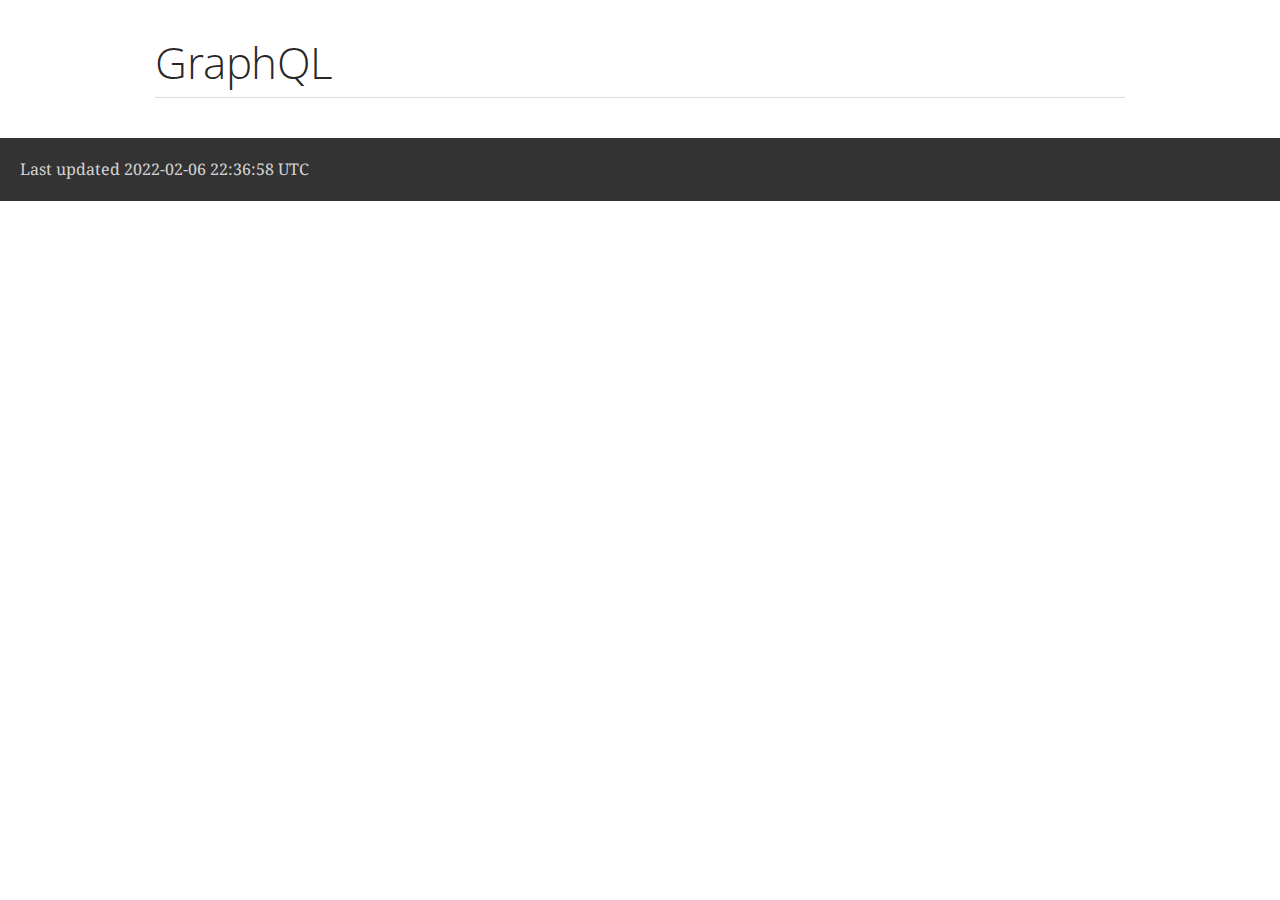
==== index.html @ df560a4b "Deploying to gh-pages from  @ 64e6197d8d2c8fa48aff85de102e76d18bcc9829 🚀" ====
<!DOCTYPE html>
<html lang="en">
<head>
<meta charset="UTF-8">
<meta http-equiv="X-UA-Compatible" content="IE=edge">
<meta name="viewport" content="width=device-width, initial-scale=1.0">
<meta name="generator" content="Asciidoctor 2.0.17">
<link rel="icon" type="image/png" href="themes/favicon.png">
<title>GraphQL</title>
<link rel="stylesheet" href="https://fonts.googleapis.com/css?family=Open+Sans:300,300italic,400,400italic,600,600italic%7CNoto+Serif:400,400italic,700,700italic%7CDroid+Sans+Mono:400,700">
<style>
/*! Asciidoctor default stylesheet | MIT License | https://asciidoctor.org */
/* Uncomment the following line when using as a custom stylesheet */
/* @import "https://fonts.googleapis.com/css?family=Open+Sans:300,300italic,400,400italic,600,600italic%7CNoto+Serif:400,400italic,700,700italic%7CDroid+Sans+Mono:400,700"; */
html{font-family:sans-serif;-webkit-text-size-adjust:100%}
a{background:none}
a:focus{outline:thin dotted}
a:active,a:hover{outline:0}
h1{font-size:2em;margin:.67em 0}
b,strong{font-weight:bold}
abbr{font-size:.9em}
abbr[title]{cursor:help;border-bottom:1px dotted #dddddf;text-decoration:none}
dfn{font-style:italic}
hr{height:0}
mark{background:#ff0;color:#000}
code,kbd,pre,samp{font-family:monospace;font-size:1em}
pre{white-space:pre-wrap}
q{quotes:"\201C" "\201D" "\2018" "\2019"}
small{font-size:80%}
sub,sup{font-size:75%;line-height:0;position:relative;vertical-align:baseline}
sup{top:-.5em}
sub{bottom:-.25em}
img{border:0}
svg:not(:root){overflow:hidden}
figure{margin:0}
audio,video{display:inline-block}
audio:not([controls]){display:none;height:0}
fieldset{border:1px solid silver;margin:0 2px;padding:.35em .625em .75em}
legend{border:0;padding:0}
button,input,select,textarea{font-family:inherit;font-size:100%;margin:0}
button,input{line-height:normal}
button,select{text-transform:none}
button,html input[type=button],input[type=reset],input[type=submit]{-webkit-appearance:button;cursor:pointer}
button[disabled],html input[disabled]{cursor:default}
input[type=checkbox],input[type=radio]{padding:0}
button::-moz-focus-inner,input::-moz-focus-inner{border:0;padding:0}
textarea{overflow:auto;vertical-align:top}
table{border-collapse:collapse;border-spacing:0}
*,::before,::after{box-sizing:border-box}
html,body{font-size:100%}
body{background:#fff;color:rgba(0,0,0,.8);padding:0;margin:0;font-family:"Noto Serif","DejaVu Serif",serif;line-height:1;position:relative;cursor:auto;-moz-tab-size:4;-o-tab-size:4;tab-size:4;word-wrap:anywhere;-moz-osx-font-smoothing:grayscale;-webkit-font-smoothing:antialiased}
a:hover{cursor:pointer}
img,object,embed{max-width:100%;height:auto}
object,embed{height:100%}
img{-ms-interpolation-mode:bicubic}
.left{float:left!important}
.right{float:right!important}
.text-left{text-align:left!important}
.text-right{text-align:right!important}
.text-center{text-align:center!important}
.text-justify{text-align:justify!important}
.hide{display:none}
img,object,svg{display:inline-block;vertical-align:middle}
textarea{height:auto;min-height:50px}
select{width:100%}
.subheader,.admonitionblock td.content>.title,.audioblock>.title,.exampleblock>.title,.imageblock>.title,.listingblock>.title,.literalblock>.title,.stemblock>.title,.openblock>.title,.paragraph>.title,.quoteblock>.title,table.tableblock>.title,.verseblock>.title,.videoblock>.title,.dlist>.title,.olist>.title,.ulist>.title,.qlist>.title,.hdlist>.title{line-height:1.45;color:#7a2518;font-weight:400;margin-top:0;margin-bottom:.25em}
div,dl,dt,dd,ul,ol,li,h1,h2,h3,#toctitle,.sidebarblock>.content>.title,h4,h5,h6,pre,form,p,blockquote,th,td{margin:0;padding:0}
a{color:#2156a5;text-decoration:underline;line-height:inherit}
a:hover,a:focus{color:#1d4b8f}
a img{border:0}
p{line-height:1.6;margin-bottom:1.25em;text-rendering:optimizeLegibility}
p aside{font-size:.875em;line-height:1.35;font-style:italic}
h1,h2,h3,#toctitle,.sidebarblock>.content>.title,h4,h5,h6{font-family:"Open Sans","DejaVu Sans",sans-serif;font-weight:300;font-style:normal;color:#ba3925;text-rendering:optimizeLegibility;margin-top:1em;margin-bottom:.5em;line-height:1.0125em}
h1 small,h2 small,h3 small,#toctitle small,.sidebarblock>.content>.title small,h4 small,h5 small,h6 small{font-size:60%;color:#e99b8f;line-height:0}
h1{font-size:2.125em}
h2{font-size:1.6875em}
h3,#toctitle,.sidebarblock>.content>.title{font-size:1.375em}
h4,h5{font-size:1.125em}
h6{font-size:1em}
hr{border:solid #dddddf;border-width:1px 0 0;clear:both;margin:1.25em 0 1.1875em}
em,i{font-style:italic;line-height:inherit}
strong,b{font-weight:bold;line-height:inherit}
small{font-size:60%;line-height:inherit}
code{font-family:"Droid Sans Mono","DejaVu Sans Mono",monospace;font-weight:400;color:rgba(0,0,0,.9)}
ul,ol,dl{line-height:1.6;margin-bottom:1.25em;list-style-position:outside;font-family:inherit}
ul,ol{margin-left:1.5em}
ul li ul,ul li ol{margin-left:1.25em;margin-bottom:0}
ul.square li ul,ul.circle li ul,ul.disc li ul{list-style:inherit}
ul.square{list-style-type:square}
ul.circle{list-style-type:circle}
ul.disc{list-style-type:disc}
ol li ul,ol li ol{margin-left:1.25em;margin-bottom:0}
dl dt{margin-bottom:.3125em;font-weight:bold}
dl dd{margin-bottom:1.25em}
blockquote{margin:0 0 1.25em;padding:.5625em 1.25em 0 1.1875em;border-left:1px solid #ddd}
blockquote,blockquote p{line-height:1.6;color:rgba(0,0,0,.85)}
@media screen and (min-width:768px){h1,h2,h3,#toctitle,.sidebarblock>.content>.title,h4,h5,h6{line-height:1.2}
h1{font-size:2.75em}
h2{font-size:2.3125em}
h3,#toctitle,.sidebarblock>.content>.title{font-size:1.6875em}
h4{font-size:1.4375em}}
table{background:#fff;margin-bottom:1.25em;border:1px solid #dedede;word-wrap:normal}
table thead,table tfoot{background:#f7f8f7}
table thead tr th,table thead tr td,table tfoot tr th,table tfoot tr td{padding:.5em .625em .625em;font-size:inherit;color:rgba(0,0,0,.8);text-align:left}
table tr th,table tr td{padding:.5625em .625em;font-size:inherit;color:rgba(0,0,0,.8)}
table tr.even,table tr.alt{background:#f8f8f7}
table thead tr th,table tfoot tr th,table tbody tr td,table tr td,table tfoot tr td{line-height:1.6}
h1,h2,h3,#toctitle,.sidebarblock>.content>.title,h4,h5,h6{line-height:1.2;word-spacing:-.05em}
h1 strong,h2 strong,h3 strong,#toctitle strong,.sidebarblock>.content>.title strong,h4 strong,h5 strong,h6 strong{font-weight:400}
.center{margin-left:auto;margin-right:auto}
.stretch{width:100%}
.clearfix::before,.clearfix::after,.float-group::before,.float-group::after{content:" ";display:table}
.clearfix::after,.float-group::after{clear:both}
:not(pre).nobreak{word-wrap:normal}
:not(pre).nowrap{white-space:nowrap}
:not(pre).pre-wrap{white-space:pre-wrap}
:not(pre):not([class^=L])>code{font-size:.9375em;font-style:normal!important;letter-spacing:0;padding:.1em .5ex;word-spacing:-.15em;background:#f7f7f8;border-radius:4px;line-height:1.45;text-rendering:optimizeSpeed}
pre{color:rgba(0,0,0,.9);font-family:"Droid Sans Mono","DejaVu Sans Mono",monospace;line-height:1.45;text-rendering:optimizeSpeed}
pre code,pre pre{color:inherit;font-size:inherit;line-height:inherit}
pre>code{display:block}
pre.nowrap,pre.nowrap pre{white-space:pre;word-wrap:normal}
em em{font-style:normal}
strong strong{font-weight:400}
.keyseq{color:rgba(51,51,51,.8)}
kbd{font-family:"Droid Sans Mono","DejaVu Sans Mono",monospace;display:inline-block;color:rgba(0,0,0,.8);font-size:.65em;line-height:1.45;background:#f7f7f7;border:1px solid #ccc;border-radius:3px;box-shadow:0 1px 0 rgba(0,0,0,.2),inset 0 0 0 .1em #fff;margin:0 .15em;padding:.2em .5em;vertical-align:middle;position:relative;top:-.1em;white-space:nowrap}
.keyseq kbd:first-child{margin-left:0}
.keyseq kbd:last-child{margin-right:0}
.menuseq,.menuref{color:#000}
.menuseq b:not(.caret),.menuref{font-weight:inherit}
.menuseq{word-spacing:-.02em}
.menuseq b.caret{font-size:1.25em;line-height:.8}
.menuseq i.caret{font-weight:bold;text-align:center;width:.45em}
b.button::before,b.button::after{position:relative;top:-1px;font-weight:400}
b.button::before{content:"[";padding:0 3px 0 2px}
b.button::after{content:"]";padding:0 2px 0 3px}
p a>code:hover{color:rgba(0,0,0,.9)}
#header,#content,#footnotes,#footer{width:100%;margin:0 auto;max-width:62.5em;*zoom:1;position:relative;padding-left:.9375em;padding-right:.9375em}
#header::before,#header::after,#content::before,#content::after,#footnotes::before,#footnotes::after,#footer::before,#footer::after{content:" ";display:table}
#header::after,#content::after,#footnotes::after,#footer::after{clear:both}
#content{margin-top:1.25em}
#content::before{content:none}
#header>h1:first-child{color:rgba(0,0,0,.85);margin-top:2.25rem;margin-bottom:0}
#header>h1:first-child+#toc{margin-top:8px;border-top:1px solid #dddddf}
#header>h1:only-child,body.toc2 #header>h1:nth-last-child(2){border-bottom:1px solid #dddddf;padding-bottom:8px}
#header .details{border-bottom:1px solid #dddddf;line-height:1.45;padding-top:.25em;padding-bottom:.25em;padding-left:.25em;color:rgba(0,0,0,.6);display:flex;flex-flow:row wrap}
#header .details span:first-child{margin-left:-.125em}
#header .details span.email a{color:rgba(0,0,0,.85)}
#header .details br{display:none}
#header .details br+span::before{content:"\00a0\2013\00a0"}
#header .details br+span.author::before{content:"\00a0\22c5\00a0";color:rgba(0,0,0,.85)}
#header .details br+span#revremark::before{content:"\00a0|\00a0"}
#header #revnumber{text-transform:capitalize}
#header #revnumber::after{content:"\00a0"}
#content>h1:first-child:not([class]){color:rgba(0,0,0,.85);border-bottom:1px solid #dddddf;padding-bottom:8px;margin-top:0;padding-top:1rem;margin-bottom:1.25rem}
#toc{border-bottom:1px solid #e7e7e9;padding-bottom:.5em}
#toc>ul{margin-left:.125em}
#toc ul.sectlevel0>li>a{font-style:italic}
#toc ul.sectlevel0 ul.sectlevel1{margin:.5em 0}
#toc ul{font-family:"Open Sans","DejaVu Sans",sans-serif;list-style-type:none}
#toc li{line-height:1.3334;margin-top:.3334em}
#toc a{text-decoration:none}
#toc a:active{text-decoration:underline}
#toctitle{color:#7a2518;font-size:1.2em}
@media screen and (min-width:768px){#toctitle{font-size:1.375em}
body.toc2{padding-left:15em;padding-right:0}
#toc.toc2{margin-top:0!important;background:#f8f8f7;position:fixed;width:15em;left:0;top:0;border-right:1px solid #e7e7e9;border-top-width:0!important;border-bottom-width:0!important;z-index:1000;padding:1.25em 1em;height:100%;overflow:auto}
#toc.toc2 #toctitle{margin-top:0;margin-bottom:.8rem;font-size:1.2em}
#toc.toc2>ul{font-size:.9em;margin-bottom:0}
#toc.toc2 ul ul{margin-left:0;padding-left:1em}
#toc.toc2 ul.sectlevel0 ul.sectlevel1{padding-left:0;margin-top:.5em;margin-bottom:.5em}
body.toc2.toc-right{padding-left:0;padding-right:15em}
body.toc2.toc-right #toc.toc2{border-right-width:0;border-left:1px solid #e7e7e9;left:auto;right:0}}
@media screen and (min-width:1280px){body.toc2{padding-left:20em;padding-right:0}
#toc.toc2{width:20em}
#toc.toc2 #toctitle{font-size:1.375em}
#toc.toc2>ul{font-size:.95em}
#toc.toc2 ul ul{padding-left:1.25em}
body.toc2.toc-right{padding-left:0;padding-right:20em}}
#content #toc{border:1px solid #e0e0dc;margin-bottom:1.25em;padding:1.25em;background:#f8f8f7;border-radius:4px}
#content #toc>:first-child{margin-top:0}
#content #toc>:last-child{margin-bottom:0}
#footer{max-width:none;background:rgba(0,0,0,.8);padding:1.25em}
#footer-text{color:hsla(0,0%,100%,.8);line-height:1.44}
#content{margin-bottom:.625em}
.sect1{padding-bottom:.625em}
@media screen and (min-width:768px){#content{margin-bottom:1.25em}
.sect1{padding-bottom:1.25em}}
.sect1:last-child{padding-bottom:0}
.sect1+.sect1{border-top:1px solid #e7e7e9}
#content h1>a.anchor,h2>a.anchor,h3>a.anchor,#toctitle>a.anchor,.sidebarblock>.content>.title>a.anchor,h4>a.anchor,h5>a.anchor,h6>a.anchor{position:absolute;z-index:1001;width:1.5ex;margin-left:-1.5ex;display:block;text-decoration:none!important;visibility:hidden;text-align:center;font-weight:400}
#content h1>a.anchor::before,h2>a.anchor::before,h3>a.anchor::before,#toctitle>a.anchor::before,.sidebarblock>.content>.title>a.anchor::before,h4>a.anchor::before,h5>a.anchor::before,h6>a.anchor::before{content:"\00A7";font-size:.85em;display:block;padding-top:.1em}
#content h1:hover>a.anchor,#content h1>a.anchor:hover,h2:hover>a.anchor,h2>a.anchor:hover,h3:hover>a.anchor,#toctitle:hover>a.anchor,.sidebarblock>.content>.title:hover>a.anchor,h3>a.anchor:hover,#toctitle>a.anchor:hover,.sidebarblock>.content>.title>a.anchor:hover,h4:hover>a.anchor,h4>a.anchor:hover,h5:hover>a.anchor,h5>a.anchor:hover,h6:hover>a.anchor,h6>a.anchor:hover{visibility:visible}
#content h1>a.link,h2>a.link,h3>a.link,#toctitle>a.link,.sidebarblock>.content>.title>a.link,h4>a.link,h5>a.link,h6>a.link{color:#ba3925;text-decoration:none}
#content h1>a.link:hover,h2>a.link:hover,h3>a.link:hover,#toctitle>a.link:hover,.sidebarblock>.content>.title>a.link:hover,h4>a.link:hover,h5>a.link:hover,h6>a.link:hover{color:#a53221}
details,.audioblock,.imageblock,.literalblock,.listingblock,.stemblock,.videoblock{margin-bottom:1.25em}
details{margin-left:1.25rem}
details>summary{cursor:pointer;display:block;position:relative;line-height:1.6;margin-bottom:.625rem;outline:none;-webkit-tap-highlight-color:transparent}
details>summary::-webkit-details-marker{display:none}
details>summary::before{content:"";border:solid transparent;border-left:solid;border-width:.3em 0 .3em .5em;position:absolute;top:.5em;left:-1.25rem;transform:translateX(15%)}
details[open]>summary::before{border:solid transparent;border-top:solid;border-width:.5em .3em 0;transform:translateY(15%)}
details>summary::after{content:"";width:1.25rem;height:1em;position:absolute;top:.3em;left:-1.25rem}
.admonitionblock td.content>.title,.audioblock>.title,.exampleblock>.title,.imageblock>.title,.listingblock>.title,.literalblock>.title,.stemblock>.title,.openblock>.title,.paragraph>.title,.quoteblock>.title,table.tableblock>.title,.verseblock>.title,.videoblock>.title,.dlist>.title,.olist>.title,.ulist>.title,.qlist>.title,.hdlist>.title{text-rendering:optimizeLegibility;text-align:left;font-family:"Noto Serif","DejaVu Serif",serif;font-size:1rem;font-style:italic}
table.tableblock.fit-content>caption.title{white-space:nowrap;width:0}
.paragraph.lead>p,#preamble>.sectionbody>[class=paragraph]:first-of-type p{font-size:1.21875em;line-height:1.6;color:rgba(0,0,0,.85)}
.admonitionblock>table{border-collapse:separate;border:0;background:none;width:100%}
.admonitionblock>table td.icon{text-align:center;width:80px}
.admonitionblock>table td.icon img{max-width:none}
.admonitionblock>table td.icon .title{font-weight:bold;font-family:"Open Sans","DejaVu Sans",sans-serif;text-transform:uppercase}
.admonitionblock>table td.content{padding-left:1.125em;padding-right:1.25em;border-left:1px solid #dddddf;color:rgba(0,0,0,.6);word-wrap:anywhere}
.admonitionblock>table td.content>:last-child>:last-child{margin-bottom:0}
.exampleblock>.content{border:1px solid #e6e6e6;margin-bottom:1.25em;padding:1.25em;background:#fff;border-radius:4px}
.exampleblock>.content>:first-child{margin-top:0}
.exampleblock>.content>:last-child{margin-bottom:0}
.sidebarblock{border:1px solid #dbdbd6;margin-bottom:1.25em;padding:1.25em;background:#f3f3f2;border-radius:4px}
.sidebarblock>:first-child{margin-top:0}
.sidebarblock>:last-child{margin-bottom:0}
.sidebarblock>.content>.title{color:#7a2518;margin-top:0;text-align:center}
.exampleblock>.content>:last-child>:last-child,.exampleblock>.content .olist>ol>li:last-child>:last-child,.exampleblock>.content .ulist>ul>li:last-child>:last-child,.exampleblock>.content .qlist>ol>li:last-child>:last-child,.sidebarblock>.content>:last-child>:last-child,.sidebarblock>.content .olist>ol>li:last-child>:last-child,.sidebarblock>.content .ulist>ul>li:last-child>:last-child,.sidebarblock>.content .qlist>ol>li:last-child>:last-child{margin-bottom:0}
.literalblock pre,.listingblock>.content>pre{border-radius:4px;overflow-x:auto;padding:1em;font-size:.8125em}
@media screen and (min-width:768px){.literalblock pre,.listingblock>.content>pre{font-size:.90625em}}
@media screen and (min-width:1280px){.literalblock pre,.listingblock>.content>pre{font-size:1em}}
.literalblock pre,.listingblock>.content>pre:not(.highlight),.listingblock>.content>pre[class=highlight],.listingblock>.content>pre[class^="highlight "]{background:#f7f7f8}
.literalblock.output pre{color:#f7f7f8;background:rgba(0,0,0,.9)}
.listingblock>.content{position:relative}
.listingblock code[data-lang]::before{display:none;content:attr(data-lang);position:absolute;font-size:.75em;top:.425rem;right:.5rem;line-height:1;text-transform:uppercase;color:inherit;opacity:.5}
.listingblock:hover code[data-lang]::before{display:block}
.listingblock.terminal pre .command::before{content:attr(data-prompt);padding-right:.5em;color:inherit;opacity:.5}
.listingblock.terminal pre .command:not([data-prompt])::before{content:"$"}
.listingblock pre.highlightjs{padding:0}
.listingblock pre.highlightjs>code{padding:1em;border-radius:4px}
.listingblock pre.prettyprint{border-width:0}
.prettyprint{background:#f7f7f8}
pre.prettyprint .linenums{line-height:1.45;margin-left:2em}
pre.prettyprint li{background:none;list-style-type:inherit;padding-left:0}
pre.prettyprint li code[data-lang]::before{opacity:1}
pre.prettyprint li:not(:first-child) code[data-lang]::before{display:none}
table.linenotable{border-collapse:separate;border:0;margin-bottom:0;background:none}
table.linenotable td[class]{color:inherit;vertical-align:top;padding:0;line-height:inherit;white-space:normal}
table.linenotable td.code{padding-left:.75em}
table.linenotable td.linenos,pre.pygments .linenos{border-right:1px solid;opacity:.35;padding-right:.5em;-webkit-user-select:none;-moz-user-select:none;-ms-user-select:none;user-select:none}
pre.pygments span.linenos{display:inline-block;margin-right:.75em}
.quoteblock{margin:0 1em 1.25em 1.5em;display:table}
.quoteblock:not(.excerpt)>.title{margin-left:-1.5em;margin-bottom:.75em}
.quoteblock blockquote,.quoteblock p{color:rgba(0,0,0,.85);font-size:1.15rem;line-height:1.75;word-spacing:.1em;letter-spacing:0;font-style:italic;text-align:justify}
.quoteblock blockquote{margin:0;padding:0;border:0}
.quoteblock blockquote::before{content:"\201c";float:left;font-size:2.75em;font-weight:bold;line-height:.6em;margin-left:-.6em;color:#7a2518;text-shadow:0 1px 2px rgba(0,0,0,.1)}
.quoteblock blockquote>.paragraph:last-child p{margin-bottom:0}
.quoteblock .attribution{margin-top:.75em;margin-right:.5ex;text-align:right}
.verseblock{margin:0 1em 1.25em}
.verseblock pre{font-family:"Open Sans","DejaVu Sans",sans-serif;font-size:1.15rem;color:rgba(0,0,0,.85);font-weight:300;text-rendering:optimizeLegibility}
.verseblock pre strong{font-weight:400}
.verseblock .attribution{margin-top:1.25rem;margin-left:.5ex}
.quoteblock .attribution,.verseblock .attribution{font-size:.9375em;line-height:1.45;font-style:italic}
.quoteblock .attribution br,.verseblock .attribution br{display:none}
.quoteblock .attribution cite,.verseblock .attribution cite{display:block;letter-spacing:-.025em;color:rgba(0,0,0,.6)}
.quoteblock.abstract blockquote::before,.quoteblock.excerpt blockquote::before,.quoteblock .quoteblock blockquote::before{display:none}
.quoteblock.abstract blockquote,.quoteblock.abstract p,.quoteblock.excerpt blockquote,.quoteblock.excerpt p,.quoteblock .quoteblock blockquote,.quoteblock .quoteblock p{line-height:1.6;word-spacing:0}
.quoteblock.abstract{margin:0 1em 1.25em;display:block}
.quoteblock.abstract>.title{margin:0 0 .375em;font-size:1.15em;text-align:center}
.quoteblock.excerpt>blockquote,.quoteblock .quoteblock{padding:0 0 .25em 1em;border-left:.25em solid #dddddf}
.quoteblock.excerpt,.quoteblock .quoteblock{margin-left:0}
.quoteblock.excerpt blockquote,.quoteblock.excerpt p,.quoteblock .quoteblock blockquote,.quoteblock .quoteblock p{color:inherit;font-size:1.0625rem}
.quoteblock.excerpt .attribution,.quoteblock .quoteblock .attribution{color:inherit;font-size:.85rem;text-align:left;margin-right:0}
p.tableblock:last-child{margin-bottom:0}
td.tableblock>.content{margin-bottom:1.25em;word-wrap:anywhere}
td.tableblock>.content>:last-child{margin-bottom:-1.25em}
table.tableblock,th.tableblock,td.tableblock{border:0 solid #dedede}
table.grid-all>*>tr>*{border-width:1px}
table.grid-cols>*>tr>*{border-width:0 1px}
table.grid-rows>*>tr>*{border-width:1px 0}
table.frame-all{border-width:1px}
table.frame-ends{border-width:1px 0}
table.frame-sides{border-width:0 1px}
table.frame-none>colgroup+*>:first-child>*,table.frame-sides>colgroup+*>:first-child>*{border-top-width:0}
table.frame-none>:last-child>:last-child>*,table.frame-sides>:last-child>:last-child>*{border-bottom-width:0}
table.frame-none>*>tr>:first-child,table.frame-ends>*>tr>:first-child{border-left-width:0}
table.frame-none>*>tr>:last-child,table.frame-ends>*>tr>:last-child{border-right-width:0}
table.stripes-all>*>tr,table.stripes-odd>*>tr:nth-of-type(odd),table.stripes-even>*>tr:nth-of-type(even),table.stripes-hover>*>tr:hover{background:#f8f8f7}
th.halign-left,td.halign-left{text-align:left}
th.halign-right,td.halign-right{text-align:right}
th.halign-center,td.halign-center{text-align:center}
th.valign-top,td.valign-top{vertical-align:top}
th.valign-bottom,td.valign-bottom{vertical-align:bottom}
th.valign-middle,td.valign-middle{vertical-align:middle}
table thead th,table tfoot th{font-weight:bold}
tbody tr th{background:#f7f8f7}
tbody tr th,tbody tr th p,tfoot tr th,tfoot tr th p{color:rgba(0,0,0,.8);font-weight:bold}
p.tableblock>code:only-child{background:none;padding:0}
p.tableblock{font-size:1em}
ol{margin-left:1.75em}
ul li ol{margin-left:1.5em}
dl dd{margin-left:1.125em}
dl dd:last-child,dl dd:last-child>:last-child{margin-bottom:0}
li p,ul dd,ol dd,.olist .olist,.ulist .ulist,.ulist .olist,.olist .ulist{margin-bottom:.625em}
ul.checklist,ul.none,ol.none,ul.no-bullet,ol.no-bullet,ol.unnumbered,ul.unstyled,ol.unstyled{list-style-type:none}
ul.no-bullet,ol.no-bullet,ol.unnumbered{margin-left:.625em}
ul.unstyled,ol.unstyled{margin-left:0}
li>p:empty:only-child::before{content:"";display:inline-block}
ul.checklist>li>p:first-child{margin-left:-1em}
ul.checklist>li>p:first-child>.fa-square-o:first-child,ul.checklist>li>p:first-child>.fa-check-square-o:first-child{width:1.25em;font-size:.8em;position:relative;bottom:.125em}
ul.checklist>li>p:first-child>input[type=checkbox]:first-child{margin-right:.25em}
ul.inline{display:flex;flex-flow:row wrap;list-style:none;margin:0 0 .625em -1.25em}
ul.inline>li{margin-left:1.25em}
.unstyled dl dt{font-weight:400;font-style:normal}
ol.arabic{list-style-type:decimal}
ol.decimal{list-style-type:decimal-leading-zero}
ol.loweralpha{list-style-type:lower-alpha}
ol.upperalpha{list-style-type:upper-alpha}
ol.lowerroman{list-style-type:lower-roman}
ol.upperroman{list-style-type:upper-roman}
ol.lowergreek{list-style-type:lower-greek}
.hdlist>table,.colist>table{border:0;background:none}
.hdlist>table>tbody>tr,.colist>table>tbody>tr{background:none}
td.hdlist1,td.hdlist2{vertical-align:top;padding:0 .625em}
td.hdlist1{font-weight:bold;padding-bottom:1.25em}
td.hdlist2{word-wrap:anywhere}
.literalblock+.colist,.listingblock+.colist{margin-top:-.5em}
.colist td:not([class]):first-child{padding:.4em .75em 0;line-height:1;vertical-align:top}
.colist td:not([class]):first-child img{max-width:none}
.colist td:not([class]):last-child{padding:.25em 0}
.thumb,.th{line-height:0;display:inline-block;border:4px solid #fff;box-shadow:0 0 0 1px #ddd}
.imageblock.left{margin:.25em .625em 1.25em 0}
.imageblock.right{margin:.25em 0 1.25em .625em}
.imageblock>.title{margin-bottom:0}
.imageblock.thumb,.imageblock.th{border-width:6px}
.imageblock.thumb>.title,.imageblock.th>.title{padding:0 .125em}
.image.left,.image.right{margin-top:.25em;margin-bottom:.25em;display:inline-block;line-height:0}
.image.left{margin-right:.625em}
.image.right{margin-left:.625em}
a.image{text-decoration:none;display:inline-block}
a.image object{pointer-events:none}
sup.footnote,sup.footnoteref{font-size:.875em;position:static;vertical-align:super}
sup.footnote a,sup.footnoteref a{text-decoration:none}
sup.footnote a:active,sup.footnoteref a:active{text-decoration:underline}
#footnotes{padding-top:.75em;padding-bottom:.75em;margin-bottom:.625em}
#footnotes hr{width:20%;min-width:6.25em;margin:-.25em 0 .75em;border-width:1px 0 0}
#footnotes .footnote{padding:0 .375em 0 .225em;line-height:1.3334;font-size:.875em;margin-left:1.2em;margin-bottom:.2em}
#footnotes .footnote a:first-of-type{font-weight:bold;text-decoration:none;margin-left:-1.05em}
#footnotes .footnote:last-of-type{margin-bottom:0}
#content #footnotes{margin-top:-.625em;margin-bottom:0;padding:.75em 0}
div.unbreakable{page-break-inside:avoid}
.big{font-size:larger}
.small{font-size:smaller}
.underline{text-decoration:underline}
.overline{text-decoration:overline}
.line-through{text-decoration:line-through}
.aqua{color:#00bfbf}
.aqua-background{background:#00fafa}
.black{color:#000}
.black-background{background:#000}
.blue{color:#0000bf}
.blue-background{background:#0000fa}
.fuchsia{color:#bf00bf}
.fuchsia-background{background:#fa00fa}
.gray{color:#606060}
.gray-background{background:#7d7d7d}
.green{color:#006000}
.green-background{background:#007d00}
.lime{color:#00bf00}
.lime-background{background:#00fa00}
.maroon{color:#600000}
.maroon-background{background:#7d0000}
.navy{color:#000060}
.navy-background{background:#00007d}
.olive{color:#606000}
.olive-background{background:#7d7d00}
.purple{color:#600060}
.purple-background{background:#7d007d}
.red{color:#bf0000}
.red-background{background:#fa0000}
.silver{color:#909090}
.silver-background{background:#bcbcbc}
.teal{color:#006060}
.teal-background{background:#007d7d}
.white{color:#bfbfbf}
.white-background{background:#fafafa}
.yellow{color:#bfbf00}
.yellow-background{background:#fafa00}
span.icon>.fa{cursor:default}
a span.icon>.fa{cursor:inherit}
.admonitionblock td.icon [class^="fa icon-"]{font-size:2.5em;text-shadow:1px 1px 2px rgba(0,0,0,.5);cursor:default}
.admonitionblock td.icon .icon-note::before{content:"\f05a";color:#19407c}
.admonitionblock td.icon .icon-tip::before{content:"\f0eb";text-shadow:1px 1px 2px rgba(155,155,0,.8);color:#111}
.admonitionblock td.icon .icon-warning::before{content:"\f071";color:#bf6900}
.admonitionblock td.icon .icon-caution::before{content:"\f06d";color:#bf3400}
.admonitionblock td.icon .icon-important::before{content:"\f06a";color:#bf0000}
.conum[data-value]{display:inline-block;color:#fff!important;background:rgba(0,0,0,.8);border-radius:50%;text-align:center;font-size:.75em;width:1.67em;height:1.67em;line-height:1.67em;font-family:"Open Sans","DejaVu Sans",sans-serif;font-style:normal;font-weight:bold}
.conum[data-value] *{color:#fff!important}
.conum[data-value]+b{display:none}
.conum[data-value]::after{content:attr(data-value)}
pre .conum[data-value]{position:relative;top:-.125em}
b.conum *{color:inherit!important}
.conum:not([data-value]):empty{display:none}
dt,th.tableblock,td.content,div.footnote{text-rendering:optimizeLegibility}
h1,h2,p,td.content,span.alt,summary{letter-spacing:-.01em}
p strong,td.content strong,div.footnote strong{letter-spacing:-.005em}
p,blockquote,dt,td.content,span.alt,summary{font-size:1.0625rem}
p{margin-bottom:1.25rem}
.sidebarblock p,.sidebarblock dt,.sidebarblock td.content,p.tableblock{font-size:1em}
.exampleblock>.content{background:#fffef7;border-color:#e0e0dc;box-shadow:0 1px 4px #e0e0dc}
.print-only{display:none!important}
@page{margin:1.25cm .75cm}
@media print{*{box-shadow:none!important;text-shadow:none!important}
html{font-size:80%}
a{color:inherit!important;text-decoration:underline!important}
a.bare,a[href^="#"],a[href^="mailto:"]{text-decoration:none!important}
a[href^="http:"]:not(.bare)::after,a[href^="https:"]:not(.bare)::after{content:"(" attr(href) ")";display:inline-block;font-size:.875em;padding-left:.25em}
abbr[title]{border-bottom:1px dotted}
abbr[title]::after{content:" (" attr(title) ")"}
pre,blockquote,tr,img,object,svg{page-break-inside:avoid}
thead{display:table-header-group}
svg{max-width:100%}
p,blockquote,dt,td.content{font-size:1em;orphans:3;widows:3}
h2,h3,#toctitle,.sidebarblock>.content>.title{page-break-after:avoid}
#header,#content,#footnotes,#footer{max-width:none}
#toc,.sidebarblock,.exampleblock>.content{background:none!important}
#toc{border-bottom:1px solid #dddddf!important;padding-bottom:0!important}
body.book #header{text-align:center}
body.book #header>h1:first-child{border:0!important;margin:2.5em 0 1em}
body.book #header .details{border:0!important;display:block;padding:0!important}
body.book #header .details span:first-child{margin-left:0!important}
body.book #header .details br{display:block}
body.book #header .details br+span::before{content:none!important}
body.book #toc{border:0!important;text-align:left!important;padding:0!important;margin:0!important}
body.book #toc,body.book #preamble,body.book h1.sect0,body.book .sect1>h2{page-break-before:always}
.listingblock code[data-lang]::before{display:block}
#footer{padding:0 .9375em}
.hide-on-print{display:none!important}
.print-only{display:block!important}
.hide-for-print{display:none!important}
.show-for-print{display:inherit!important}}
@media amzn-kf8,print{#header>h1:first-child{margin-top:1.25rem}
.sect1{padding:0!important}
.sect1+.sect1{border:0}
#footer{background:none}
#footer-text{color:rgba(0,0,0,.6);font-size:.9em}}
@media amzn-kf8{#header,#content,#footnotes,#footer{padding:0}}
</style>
<link rel="stylesheet" href="https://cdnjs.cloudflare.com/ajax/libs/font-awesome/4.7.0/css/font-awesome.min.css">
</head>
<body class="article">
<div id="header">
<h1>GraphQL</h1>
</div>
<div id="content">

</div>
<div id="footer">
<div id="footer-text">
Last updated 2022-02-06 22:36:58 UTC
</div>
</div>
</body>
</html>
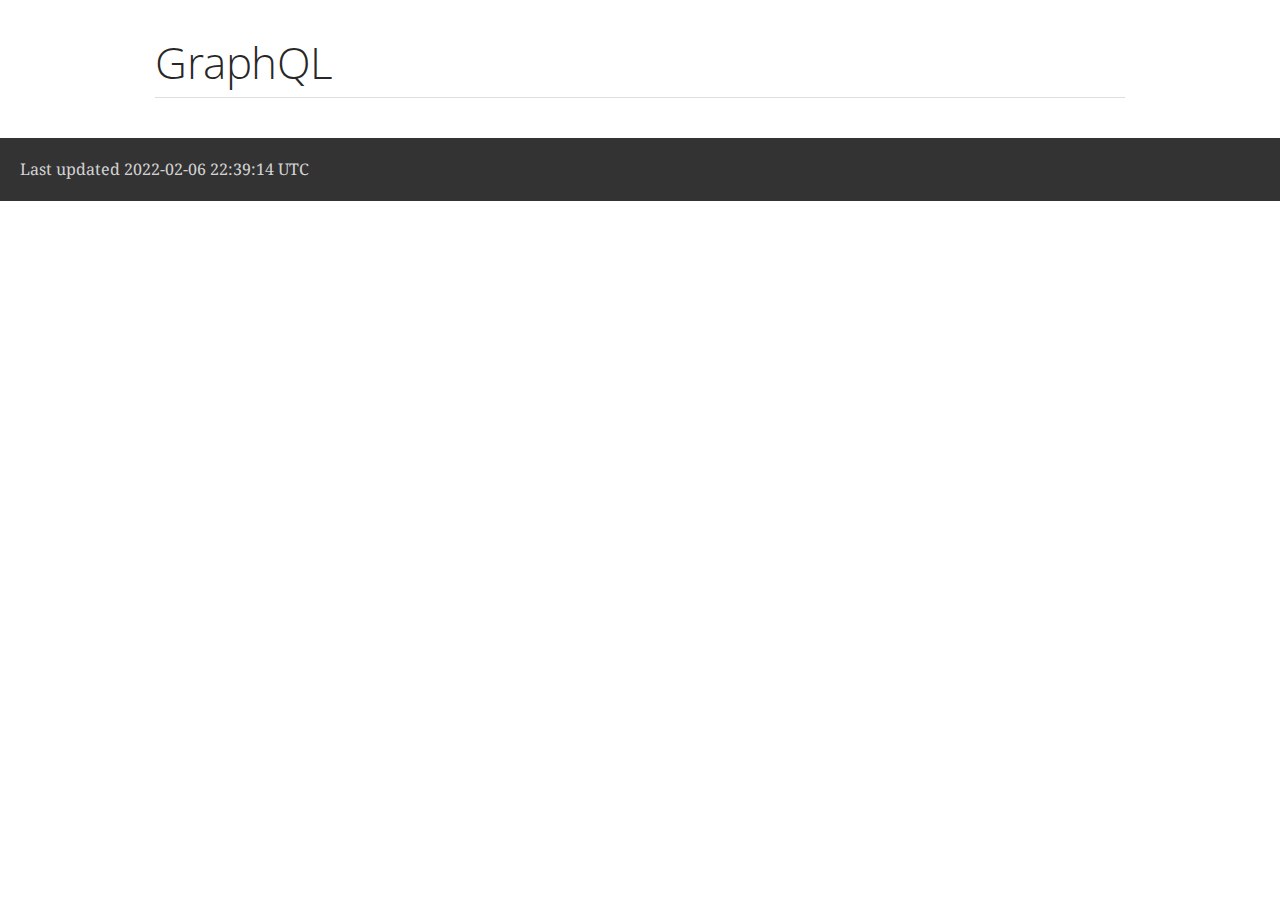
==== commit 41eab6de: "Deploying to gh-pages from  @ df531c0a5025717baf403d46c23bae7b3ee014db 🚀" ====
--- a/index.html
+++ b/index.html
@@ -447,7 +447,7 @@
 </div>
 <div id="footer">
 <div id="footer-text">
-Last updated 2022-02-06 22:36:58 UTC
+Last updated 2022-02-06 22:39:14 UTC
 </div>
 </div>
 </body>
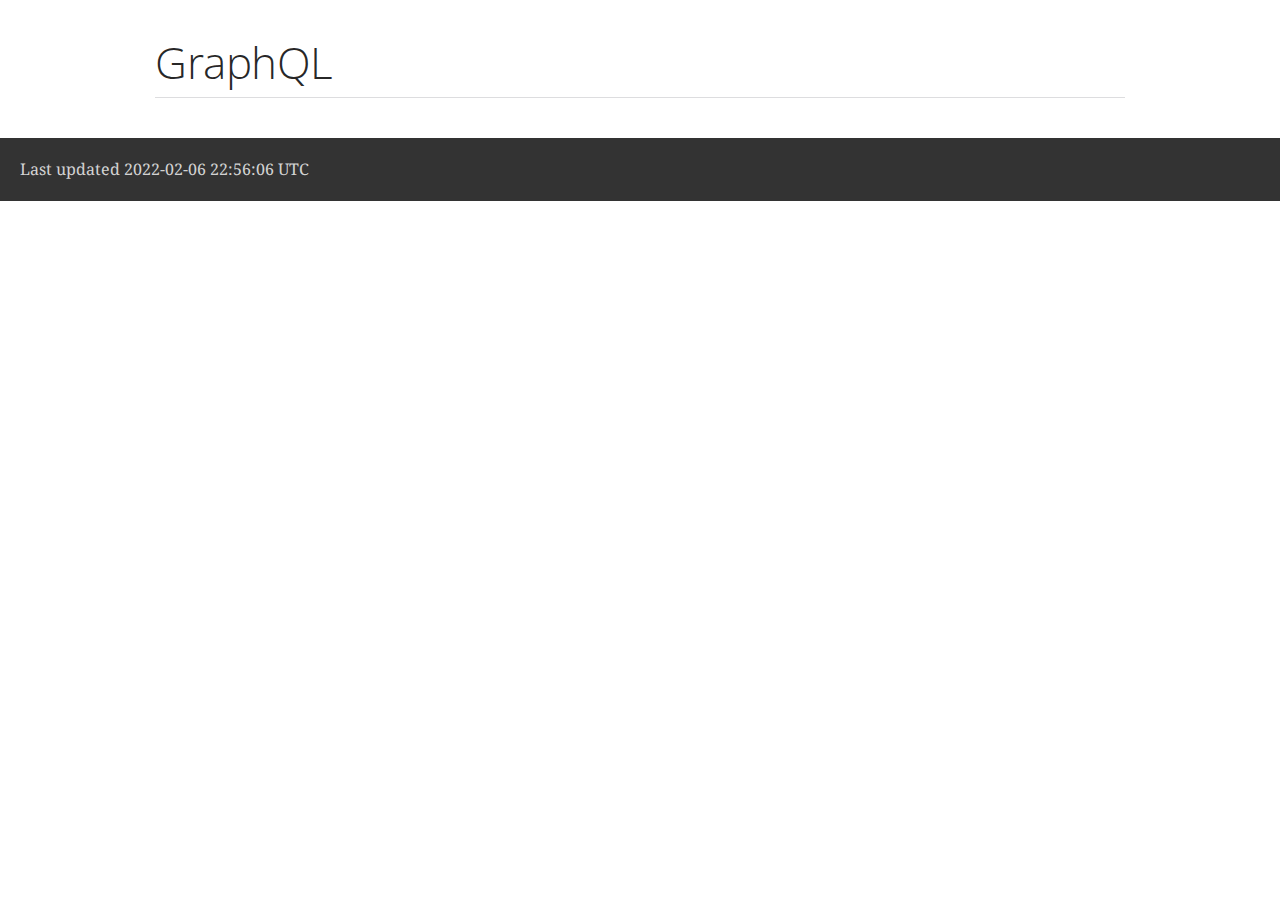
==== commit 6ff3a71c: "Deploying to gh-pages from  @ b741d378e97ea40ec7754edc7810ebb784fa6822 🚀" ====
--- a/index.html
+++ b/index.html
@@ -447,7 +447,7 @@
 </div>
 <div id="footer">
 <div id="footer-text">
-Last updated 2022-02-06 22:39:14 UTC
+Last updated 2022-02-06 22:56:06 UTC
 </div>
 </div>
 </body>
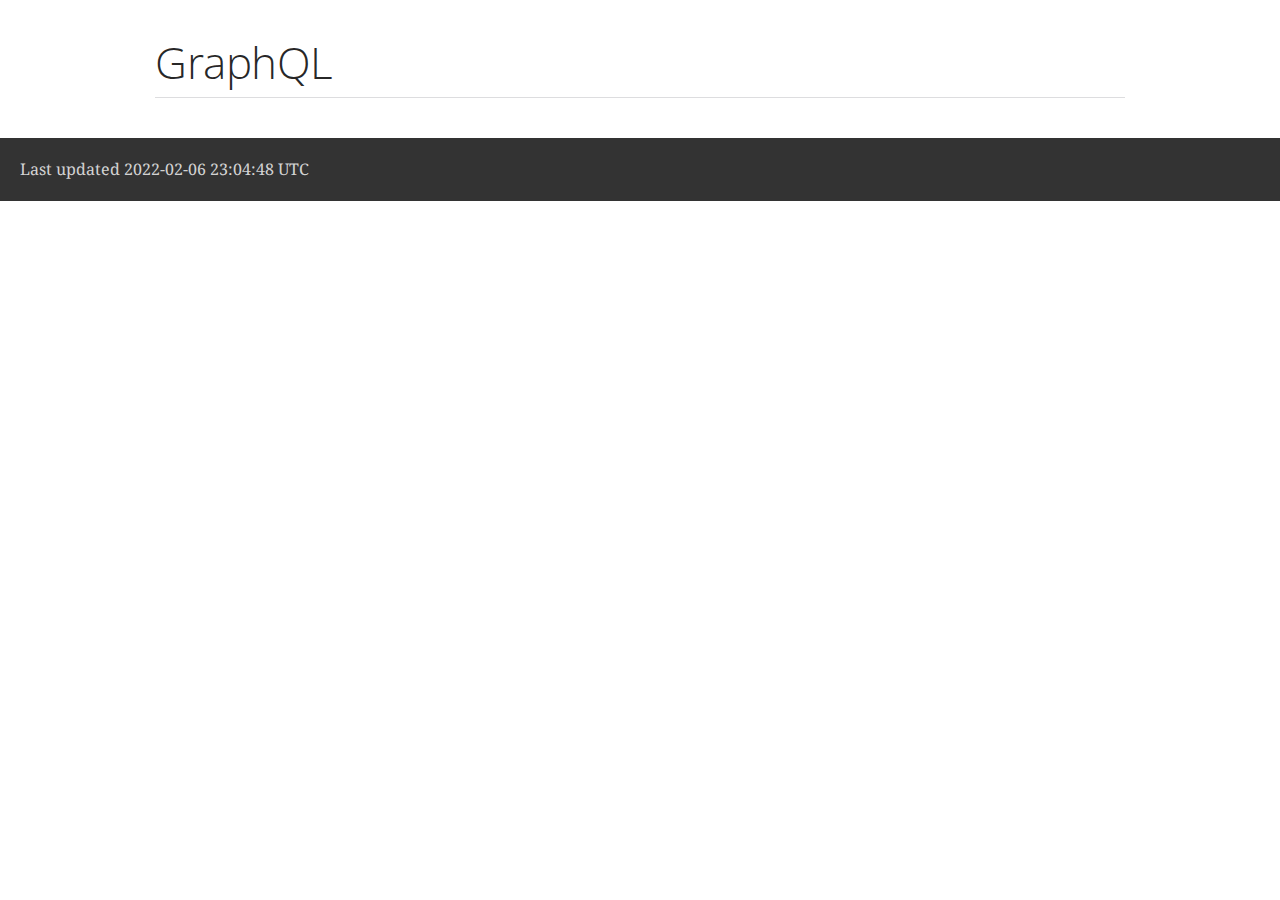
==== commit 76faeaf6: "Deploying to gh-pages from  @ 3c888c01d51730da2ae47e93129731f40eb51c8d 🚀" ====
--- a/index.html
+++ b/index.html
@@ -447,7 +447,7 @@
 </div>
 <div id="footer">
 <div id="footer-text">
-Last updated 2022-02-06 22:56:06 UTC
+Last updated 2022-02-06 23:04:48 UTC
 </div>
 </div>
 </body>
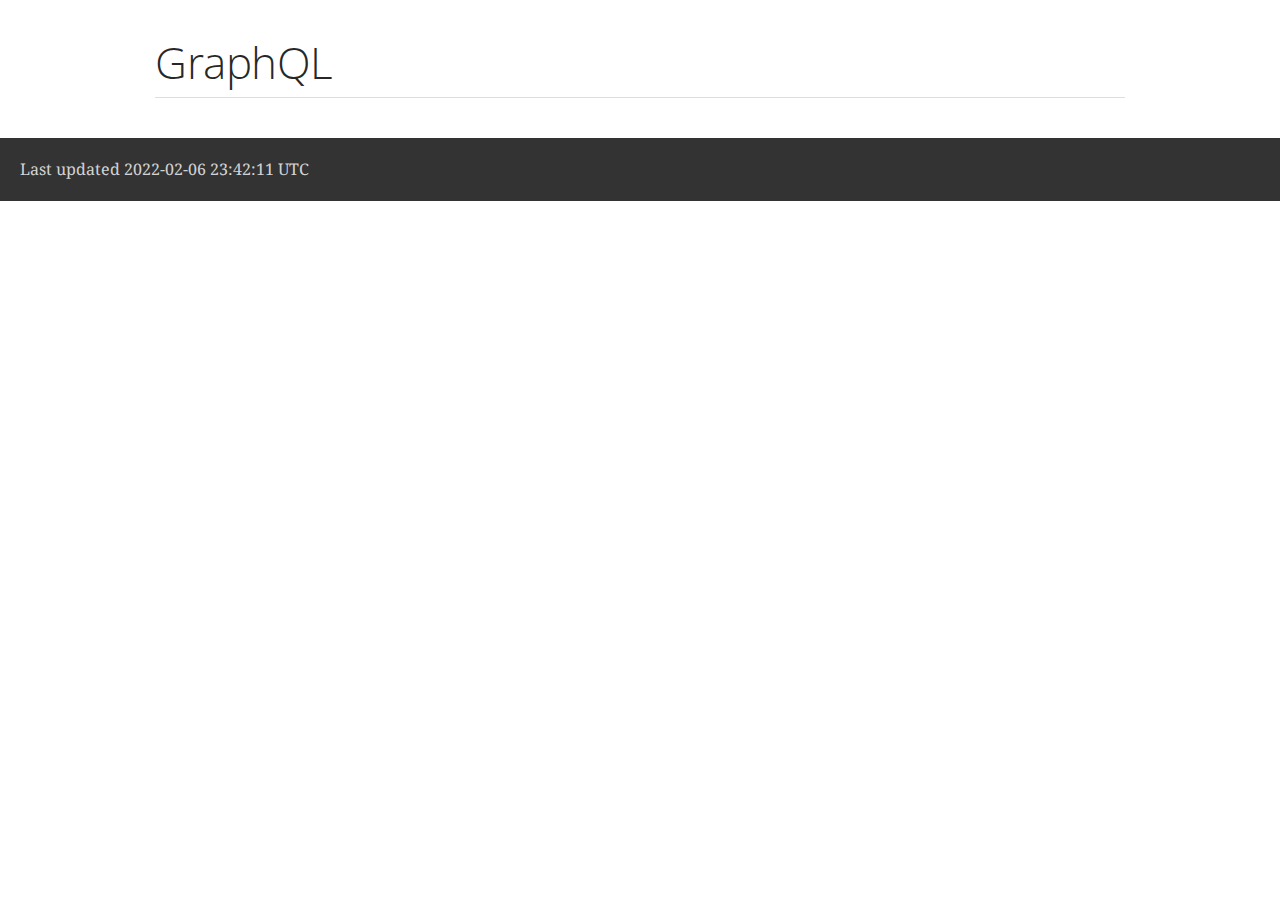
==== commit 5daa368c: "Deploying to gh-pages from  @ da0de722e364aae916db69f43e701790e2a53d60 🚀" ====
--- a/index.html
+++ b/index.html
@@ -447,7 +447,7 @@
 </div>
 <div id="footer">
 <div id="footer-text">
-Last updated 2022-02-06 23:04:48 UTC
+Last updated 2022-02-06 23:42:11 UTC
 </div>
 </div>
 </body>
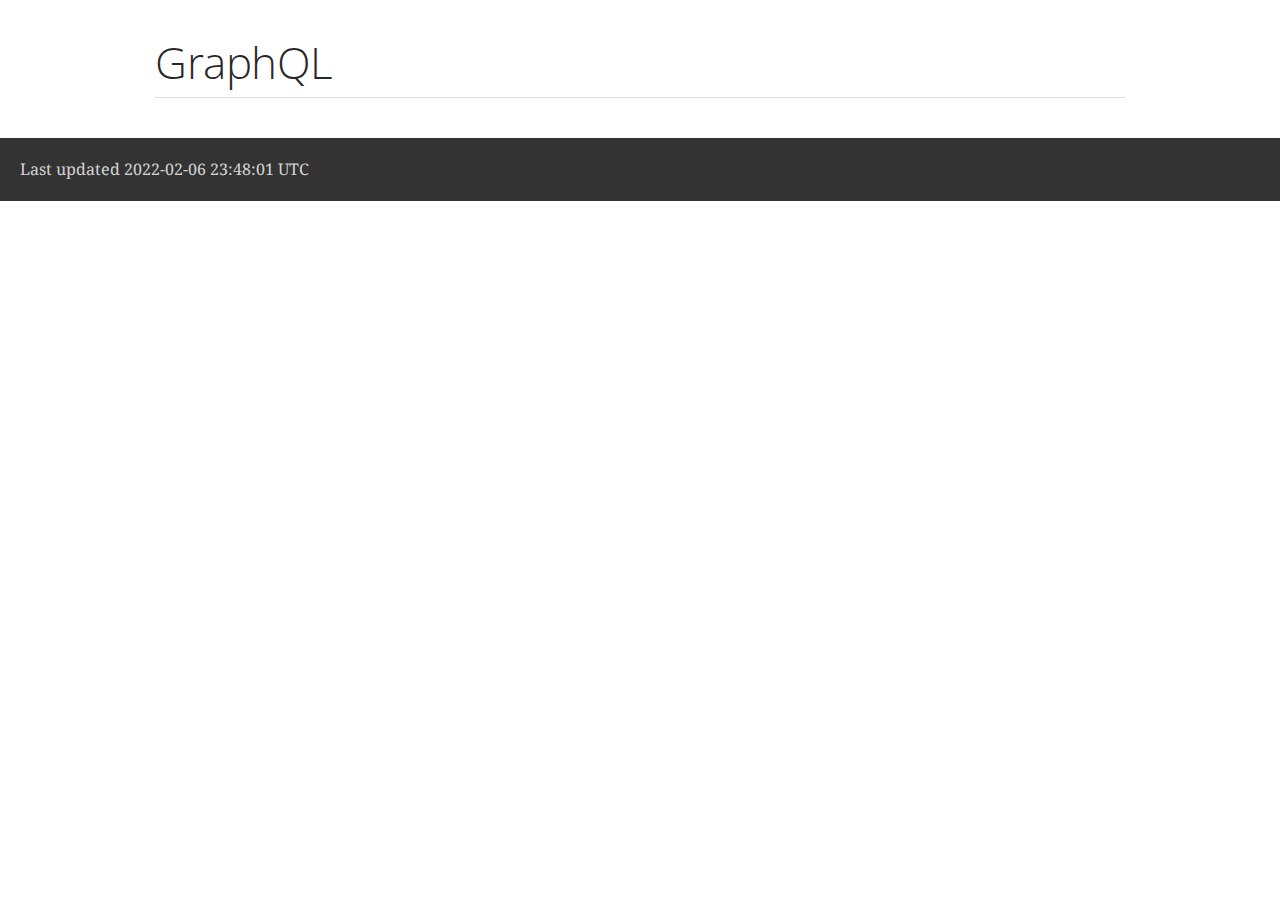
==== commit 802375a5: "Deploying to gh-pages from  @ f6e6e62562d9ded37f3b50a6e6ecc07acf3c13d7 🚀" ====
--- a/index.html
+++ b/index.html
@@ -447,7 +447,7 @@
 </div>
 <div id="footer">
 <div id="footer-text">
-Last updated 2022-02-06 23:42:11 UTC
+Last updated 2022-02-06 23:48:01 UTC
 </div>
 </div>
 </body>
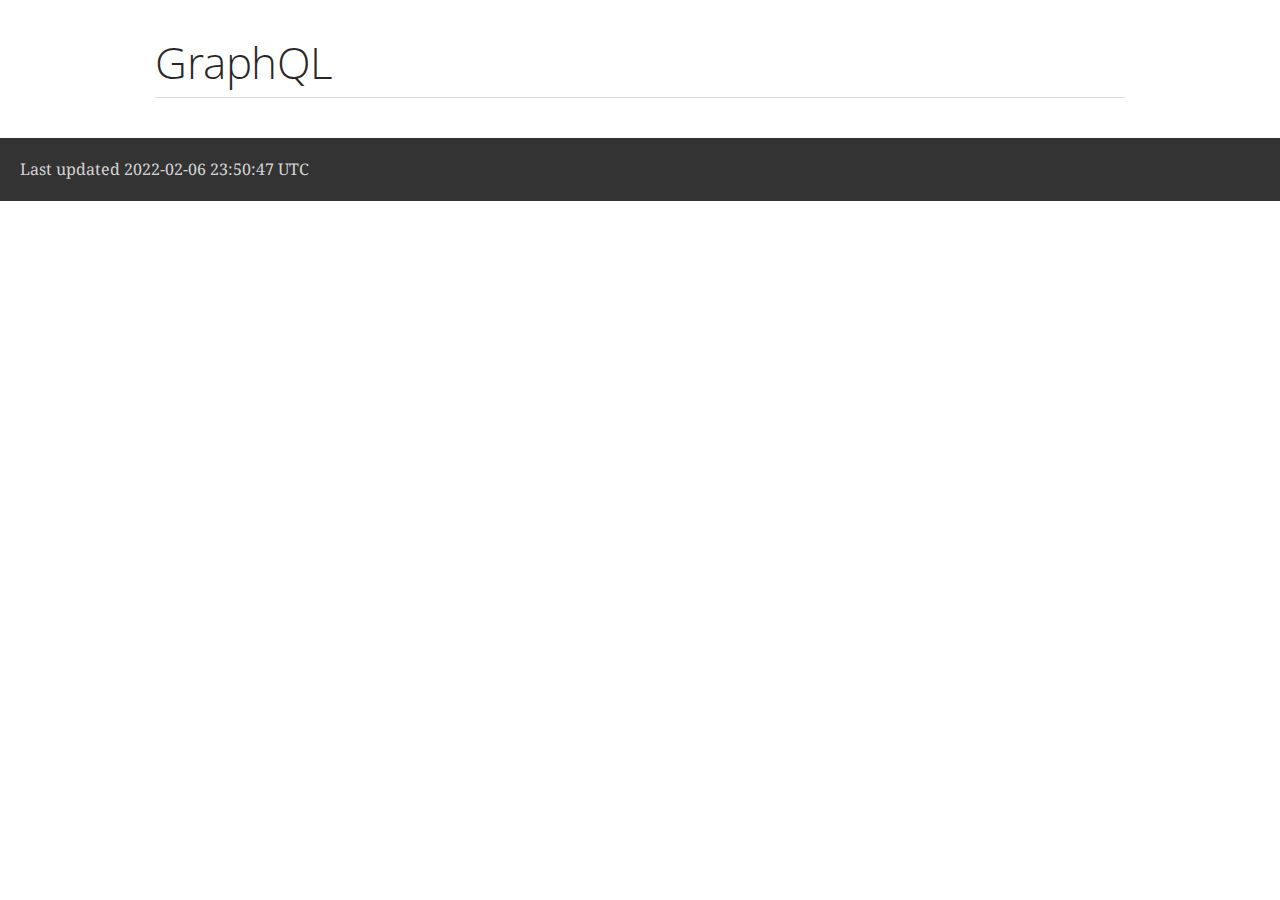
==== commit 9e8d8b43: "Deploying to gh-pages from  @ 8a4be1b69ca24ce1dc3f3f02a24c3444a6a15821 🚀" ====
--- a/index.html
+++ b/index.html
@@ -447,7 +447,7 @@
 </div>
 <div id="footer">
 <div id="footer-text">
-Last updated 2022-02-06 23:48:01 UTC
+Last updated 2022-02-06 23:50:47 UTC
 </div>
 </div>
 </body>
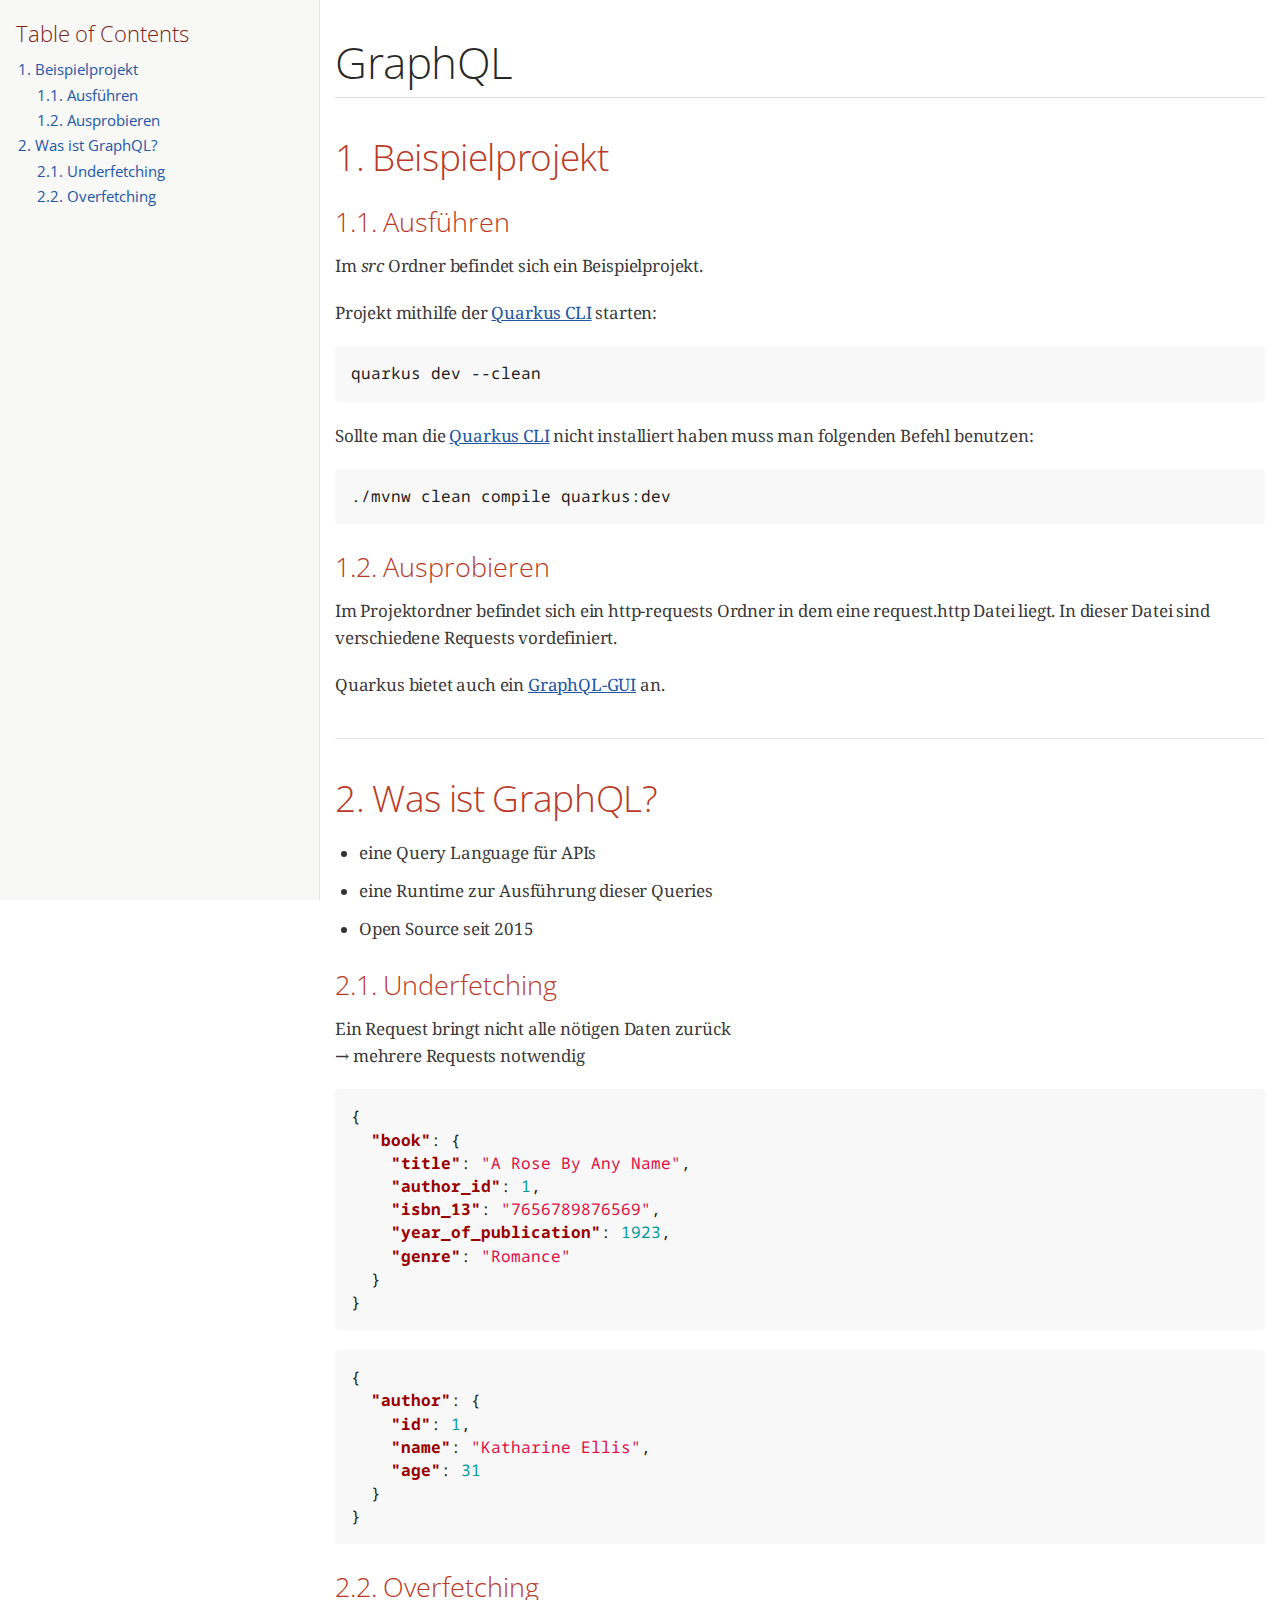
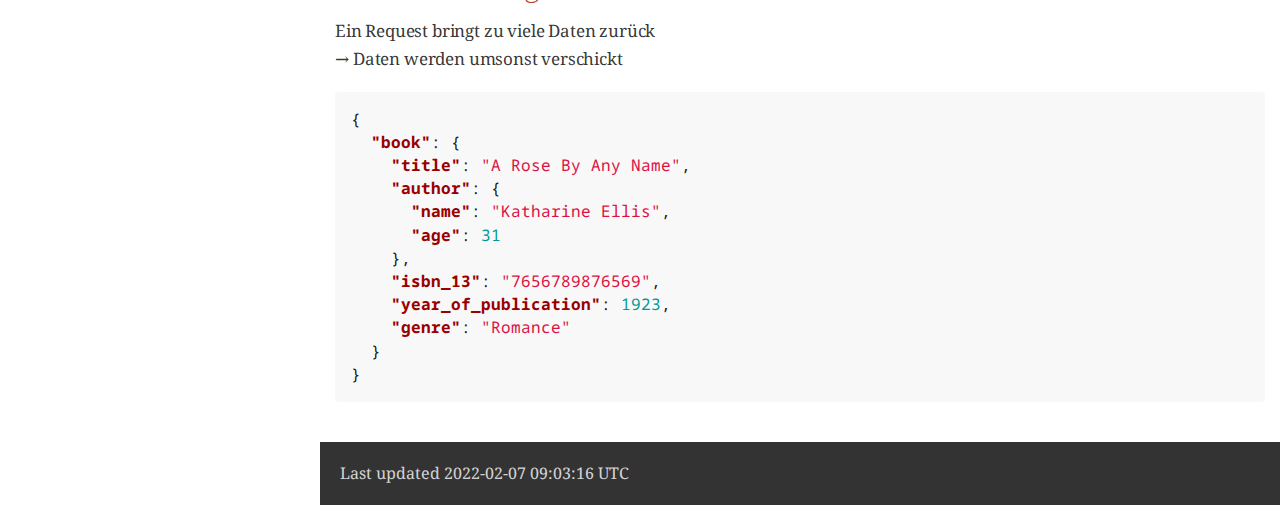
==== commit 343eedc8: "Deploying to gh-pages from  @ 792f98766112b7850140d270660f9e8af0a495dc 🚀" ====
--- a/index.html
+++ b/index.html
@@ -437,17 +437,356 @@
 @media amzn-kf8{#header,#content,#footnotes,#footer{padding:0}}
 </style>
 <link rel="stylesheet" href="https://cdnjs.cloudflare.com/ajax/libs/font-awesome/4.7.0/css/font-awesome.min.css">
+<style>
+pre.rouge table td { padding: 5px; }
+pre.rouge table pre { margin: 0; }
+pre.rouge .cm {
+  color: #999988;
+  font-style: italic;
+}
+pre.rouge .cp {
+  color: #999999;
+  font-weight: bold;
+}
+pre.rouge .c1 {
+  color: #999988;
+  font-style: italic;
+}
+pre.rouge .cs {
+  color: #999999;
+  font-weight: bold;
+  font-style: italic;
+}
+pre.rouge .c, pre.rouge .ch, pre.rouge .cd, pre.rouge .cpf {
+  color: #999988;
+  font-style: italic;
+}
+pre.rouge .err {
+  color: #a61717;
+  background-color: #e3d2d2;
+}
+pre.rouge .gd {
+  color: #000000;
+  background-color: #ffdddd;
+}
+pre.rouge .ge {
+  color: #000000;
+  font-style: italic;
+}
+pre.rouge .gr {
+  color: #aa0000;
+}
+pre.rouge .gh {
+  color: #999999;
+}
+pre.rouge .gi {
+  color: #000000;
+  background-color: #ddffdd;
+}
+pre.rouge .go {
+  color: #888888;
+}
+pre.rouge .gp {
+  color: #555555;
+}
+pre.rouge .gs {
+  font-weight: bold;
+}
+pre.rouge .gu {
+  color: #aaaaaa;
+}
+pre.rouge .gt {
+  color: #aa0000;
+}
+pre.rouge .kc {
+  color: #000000;
+  font-weight: bold;
+}
+pre.rouge .kd {
+  color: #000000;
+  font-weight: bold;
+}
+pre.rouge .kn {
+  color: #000000;
+  font-weight: bold;
+}
+pre.rouge .kp {
+  color: #000000;
+  font-weight: bold;
+}
+pre.rouge .kr {
+  color: #000000;
+  font-weight: bold;
+}
+pre.rouge .kt {
+  color: #445588;
+  font-weight: bold;
+}
+pre.rouge .k, pre.rouge .kv {
+  color: #000000;
+  font-weight: bold;
+}
+pre.rouge .mf {
+  color: #009999;
+}
+pre.rouge .mh {
+  color: #009999;
+}
+pre.rouge .il {
+  color: #009999;
+}
+pre.rouge .mi {
+  color: #009999;
+}
+pre.rouge .mo {
+  color: #009999;
+}
+pre.rouge .m, pre.rouge .mb, pre.rouge .mx {
+  color: #009999;
+}
+pre.rouge .sa {
+  color: #000000;
+  font-weight: bold;
+}
+pre.rouge .sb {
+  color: #d14;
+}
+pre.rouge .sc {
+  color: #d14;
+}
+pre.rouge .sd {
+  color: #d14;
+}
+pre.rouge .s2 {
+  color: #d14;
+}
+pre.rouge .se {
+  color: #d14;
+}
+pre.rouge .sh {
+  color: #d14;
+}
+pre.rouge .si {
+  color: #d14;
+}
+pre.rouge .sx {
+  color: #d14;
+}
+pre.rouge .sr {
+  color: #009926;
+}
+pre.rouge .s1 {
+  color: #d14;
+}
+pre.rouge .ss {
+  color: #990073;
+}
+pre.rouge .s, pre.rouge .dl {
+  color: #d14;
+}
+pre.rouge .na {
+  color: #008080;
+}
+pre.rouge .bp {
+  color: #999999;
+}
+pre.rouge .nb {
+  color: #0086B3;
+}
+pre.rouge .nc {
+  color: #445588;
+  font-weight: bold;
+}
+pre.rouge .no {
+  color: #008080;
+}
+pre.rouge .nd {
+  color: #3c5d5d;
+  font-weight: bold;
+}
+pre.rouge .ni {
+  color: #800080;
+}
+pre.rouge .ne {
+  color: #990000;
+  font-weight: bold;
+}
+pre.rouge .nf, pre.rouge .fm {
+  color: #990000;
+  font-weight: bold;
+}
+pre.rouge .nl {
+  color: #990000;
+  font-weight: bold;
+}
+pre.rouge .nn {
+  color: #555555;
+}
+pre.rouge .nt {
+  color: #000080;
+}
+pre.rouge .vc {
+  color: #008080;
+}
+pre.rouge .vg {
+  color: #008080;
+}
+pre.rouge .vi {
+  color: #008080;
+}
+pre.rouge .nv, pre.rouge .vm {
+  color: #008080;
+}
+pre.rouge .ow {
+  color: #000000;
+  font-weight: bold;
+}
+pre.rouge .o {
+  color: #000000;
+  font-weight: bold;
+}
+pre.rouge .w {
+  color: #bbbbbb;
+}
+pre.rouge {
+  background-color: #f8f8f8;
+}
+</style>
 </head>
-<body class="article">
+<body class="article toc2 toc-left">
 <div id="header">
 <h1>GraphQL</h1>
+<div id="toc" class="toc2">
+<div id="toctitle">Table of Contents</div>
+<ul class="sectlevel1">
+<li><a href="#_beispielprojekt">1. Beispielprojekt</a>
+<ul class="sectlevel2">
+<li><a href="#_ausführen">1.1. Ausführen</a></li>
+<li><a href="#_ausprobieren">1.2. Ausprobieren</a></li>
+</ul>
+</li>
+<li><a href="#_was_ist_graphql">2. Was ist GraphQL?</a>
+<ul class="sectlevel2">
+<li><a href="#_underfetching">2.1. Underfetching</a></li>
+<li><a href="#_overfetching">2.2. Overfetching</a></li>
+</ul>
+</li>
+</ul>
+</div>
 </div>
 <div id="content">
-
+<div class="sect1">
+<h2 id="_beispielprojekt"><a class="anchor" href="#_beispielprojekt"></a>1. Beispielprojekt</h2>
+<div class="sectionbody">
+<div class="sect2">
+<h3 id="_ausführen"><a class="anchor" href="#_ausführen"></a>1.1. Ausführen</h3>
+<div class="paragraph">
+<p>Im <em>src</em> Ordner befindet sich ein Beispielprojekt.</p>
+</div>
+<div class="paragraph">
+<p>Projekt mithilfe der <a href="https://quarkus.io/guides/cli-tooling">Quarkus CLI</a> starten:</p>
+</div>
+<div class="listingblock">
+<div class="content">
+<pre class="rouge highlight"><code data-lang="shell script">quarkus dev --clean</code></pre>
+</div>
+</div>
+<div class="paragraph">
+<p>Sollte man die <a href="https://quarkus.io/guides/cli-tooling">Quarkus CLI</a> nicht installiert haben muss man folgenden Befehl benutzen:</p>
+</div>
+<div class="listingblock">
+<div class="content">
+<pre class="rouge highlight"><code data-lang="shell script">./mvnw clean compile quarkus:dev</code></pre>
+</div>
+</div>
+</div>
+<div class="sect2">
+<h3 id="_ausprobieren"><a class="anchor" href="#_ausprobieren"></a>1.2. Ausprobieren</h3>
+<div class="paragraph">
+<p>Im Projektordner befindet sich ein http-requests Ordner in dem eine request.http Datei liegt. In dieser Datei sind verschiedene Requests vordefiniert.</p>
+</div>
+<div class="paragraph">
+<p>Quarkus bietet auch ein <a href="http://localhost:8080/q/graphql-ui/">GraphQL-GUI</a> an.</p>
+</div>
+</div>
+</div>
+</div>
+<div class="sect1">
+<h2 id="_was_ist_graphql"><a class="anchor" href="#_was_ist_graphql"></a>2. Was ist GraphQL?</h2>
+<div class="sectionbody">
+<div class="ulist">
+<ul>
+<li>
+<p>eine Query Language für APIs</p>
+</li>
+<li>
+<p>eine Runtime zur Ausführung dieser Queries</p>
+</li>
+<li>
+<p>Open Source seit 2015</p>
+</li>
+</ul>
+</div>
+<div class="sect2">
+<h3 id="_underfetching"><a class="anchor" href="#_underfetching"></a>2.1. Underfetching</h3>
+<div class="paragraph">
+<p>Ein Request bringt nicht alle nötigen Daten zurück<br>
+&#8594; mehrere Requests notwendig</p>
+</div>
+<div class="listingblock">
+<div class="content">
+<pre class="rouge highlight"><code data-lang="json"><span class="p">{</span><span class="w">
+  </span><span class="nl">"book"</span><span class="p">:</span><span class="w"> </span><span class="p">{</span><span class="w">
+    </span><span class="nl">"title"</span><span class="p">:</span><span class="w"> </span><span class="s2">"A Rose By Any Name"</span><span class="p">,</span><span class="w">
+    </span><span class="nl">"author_id"</span><span class="p">:</span><span class="w"> </span><span class="mi">1</span><span class="p">,</span><span class="w">
+    </span><span class="nl">"isbn_13"</span><span class="p">:</span><span class="w"> </span><span class="s2">"7656789876569"</span><span class="p">,</span><span class="w">
+    </span><span class="nl">"year_of_publication"</span><span class="p">:</span><span class="w"> </span><span class="mi">1923</span><span class="p">,</span><span class="w">
+    </span><span class="nl">"genre"</span><span class="p">:</span><span class="w"> </span><span class="s2">"Romance"</span><span class="w">
+  </span><span class="p">}</span><span class="w">
+</span><span class="p">}</span></code></pre>
+</div>
+</div>
+<div class="listingblock">
+<div class="content">
+<pre class="rouge highlight"><code data-lang="json"><span class="p">{</span><span class="w">
+  </span><span class="nl">"author"</span><span class="p">:</span><span class="w"> </span><span class="p">{</span><span class="w">
+    </span><span class="nl">"id"</span><span class="p">:</span><span class="w"> </span><span class="mi">1</span><span class="p">,</span><span class="w">
+    </span><span class="nl">"name"</span><span class="p">:</span><span class="w"> </span><span class="s2">"Katharine Ellis"</span><span class="p">,</span><span class="w">
+    </span><span class="nl">"age"</span><span class="p">:</span><span class="w"> </span><span class="mi">31</span><span class="w">
+  </span><span class="p">}</span><span class="w">
+</span><span class="p">}</span></code></pre>
+</div>
+</div>
+</div>
+<div class="sect2">
+<h3 id="_overfetching"><a class="anchor" href="#_overfetching"></a>2.2. Overfetching</h3>
+<div class="paragraph">
+<p>Ein Request bringt zu viele Daten zurück<br>
+&#8594; Daten werden umsonst verschickt</p>
+</div>
+<div class="listingblock">
+<div class="content">
+<pre class="rouge highlight"><code data-lang="json"><span class="p">{</span><span class="w">
+  </span><span class="nl">"book"</span><span class="p">:</span><span class="w"> </span><span class="p">{</span><span class="w">
+    </span><span class="nl">"title"</span><span class="p">:</span><span class="w"> </span><span class="s2">"A Rose By Any Name"</span><span class="p">,</span><span class="w">
+    </span><span class="nl">"author"</span><span class="p">:</span><span class="w"> </span><span class="p">{</span><span class="w">
+      </span><span class="nl">"name"</span><span class="p">:</span><span class="w"> </span><span class="s2">"Katharine Ellis"</span><span class="p">,</span><span class="w">
+      </span><span class="nl">"age"</span><span class="p">:</span><span class="w"> </span><span class="mi">31</span><span class="w">
+    </span><span class="p">},</span><span class="w">
+    </span><span class="nl">"isbn_13"</span><span class="p">:</span><span class="w"> </span><span class="s2">"7656789876569"</span><span class="p">,</span><span class="w">
+    </span><span class="nl">"year_of_publication"</span><span class="p">:</span><span class="w"> </span><span class="mi">1923</span><span class="p">,</span><span class="w">
+    </span><span class="nl">"genre"</span><span class="p">:</span><span class="w"> </span><span class="s2">"Romance"</span><span class="w">
+  </span><span class="p">}</span><span class="w">
+</span><span class="p">}</span></code></pre>
+</div>
+</div>
+</div>
+</div>
+</div>
 </div>
 <div id="footer">
 <div id="footer-text">
-Last updated 2022-02-06 23:50:47 UTC
+Last updated 2022-02-07 09:03:16 UTC
 </div>
 </div>
 </body>
